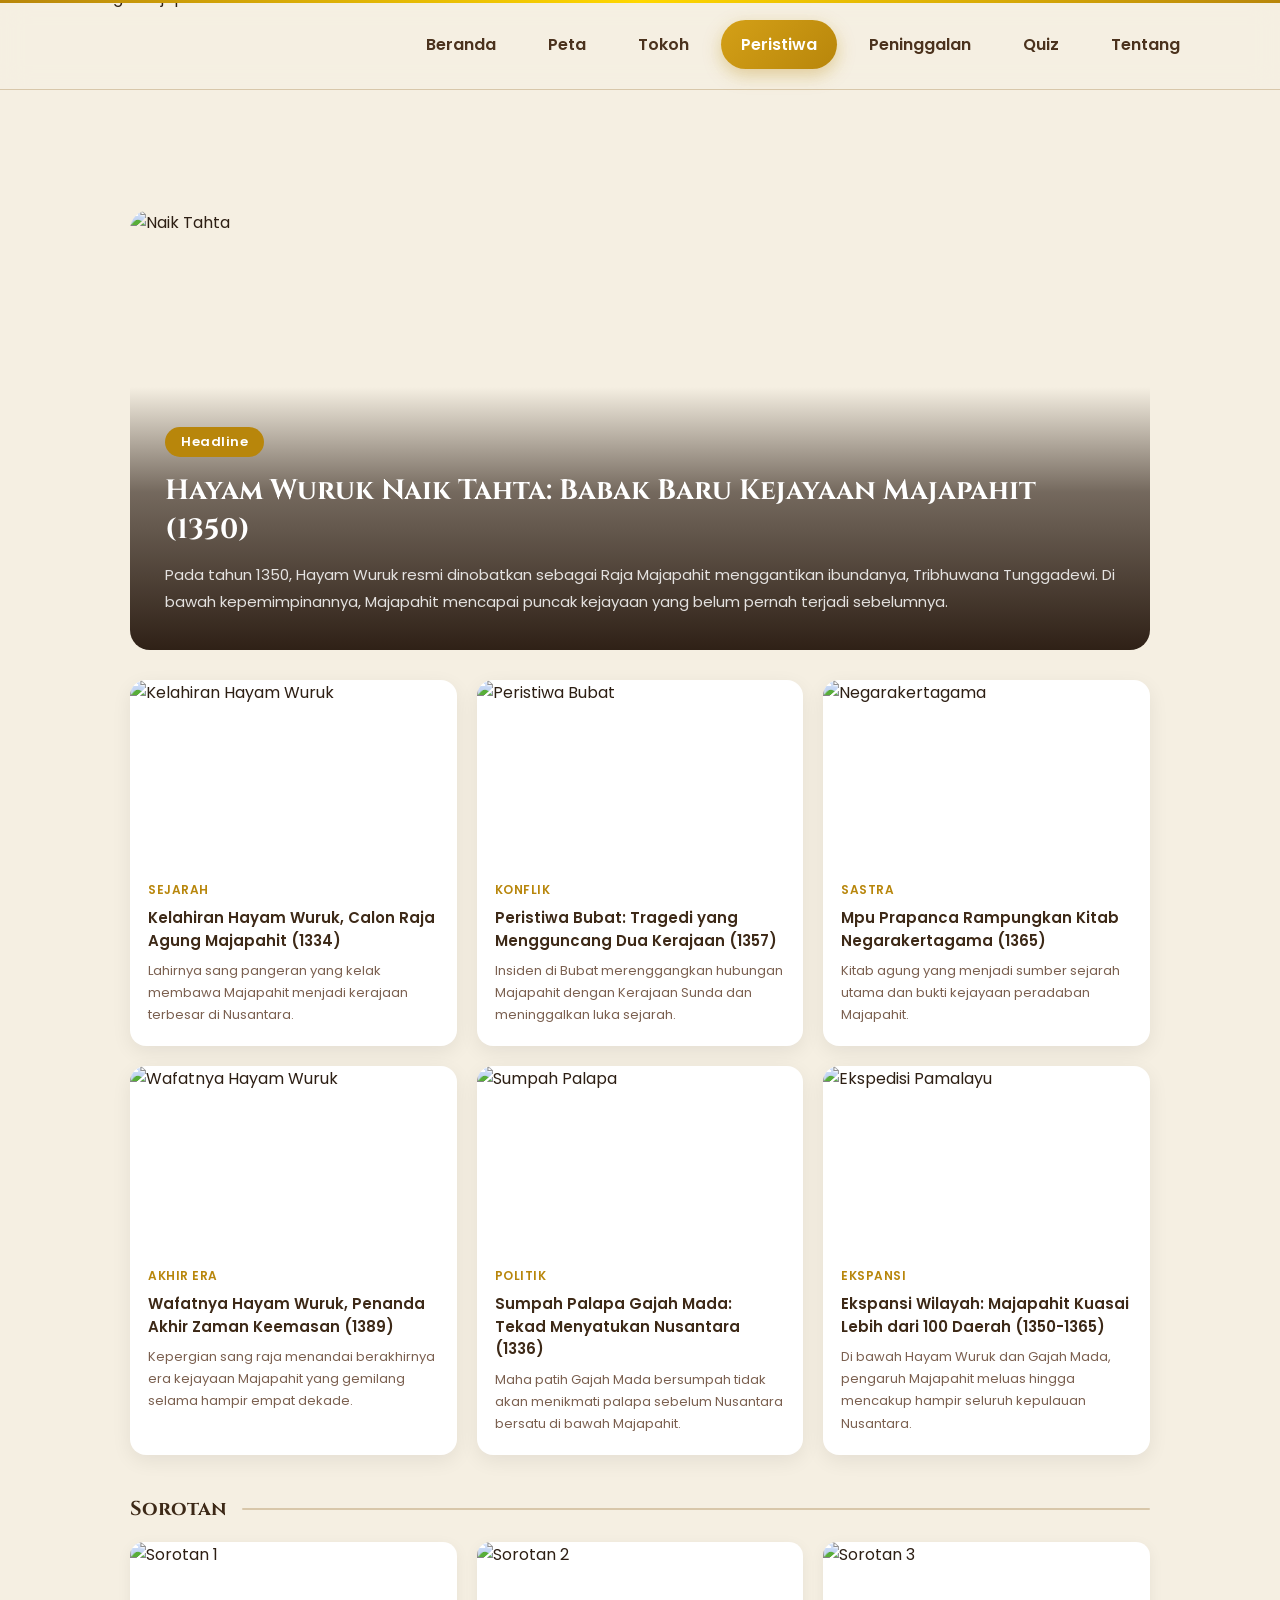
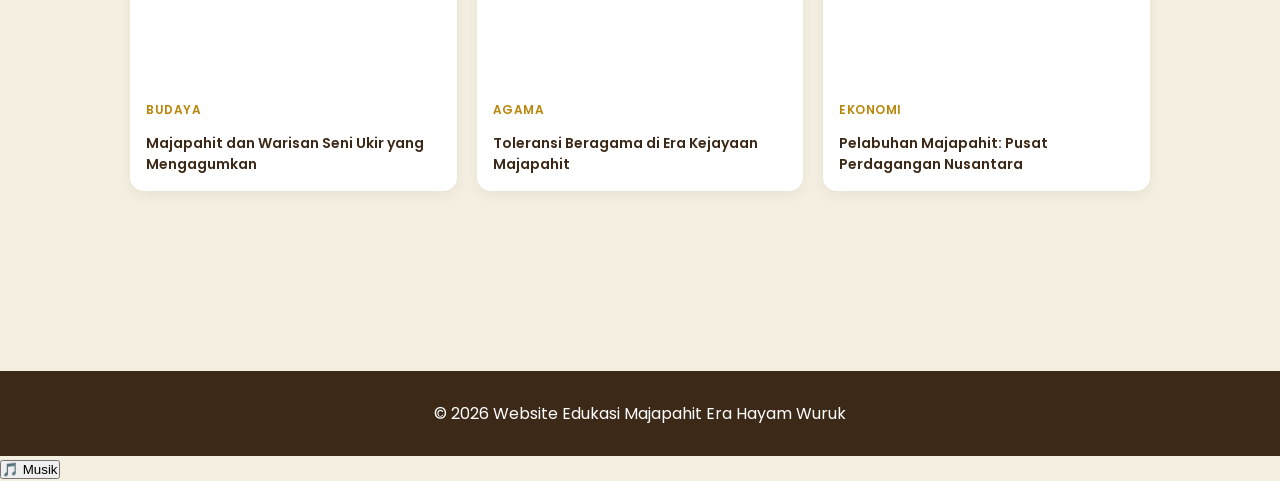
==== peristiwa.html @ 52db9ca5 "Add files via upload" ====
<!DOCTYPE html>
<html lang="id">
<head>

<meta charset="UTF-8">
<meta name="viewport" content="width=device-width, initial-scale=1.0">

<title>Peristiwa Penting | Majapahit</title>
<link rel="icon" type="image/png" href="image/logo.png">

<link rel="preconnect" href="https://fonts.googleapis.com">
<link href="https://fonts.googleapis.com/css2?family=Cinzel:wght@400;600;700&family=Poppins:wght@300;400;500;600&display=swap" rel="stylesheet">

<link rel="stylesheet" href="css/style.css">
<link rel="stylesheet" href="css/peristiwa.css">

</head>
<body>

<nav id="navbar">
    <div class="logo">
        <img src="image/title.png" alt="Logo Majapahit">
    </div>
    <ul>
        <li><a href="index.html">Beranda</a></li>
        <li><a href="peta.html">Peta</a></li>
        <li><a href="tokoh.html">Tokoh</a></li>
        <li><a href="peristiwa.html" class="active">Peristiwa</a></li>
        <li><a href="peninggalan.html">Peninggalan</a></li>
        <li><a href="quiz.html">Quiz</a></li>
        <li><a href="tentang.html">Tentang</a></li>
    </ul>
</nav>

<section class="hero-peristiwa">
</section>

<section class="news-section">

    <div class="headline-card" onclick="openPeristiwaPopup('tahta')">
        <img src="image/headline.png" alt="Naik Tahta">
        <div class="headline-overlay">
            <span class="news-badge">Headline</span>
            <h2>Hayam Wuruk Naik Tahta: Babak Baru Kejayaan Majapahit (1350)</h2>
            <p>
                Pada tahun 1350, Hayam Wuruk resmi dinobatkan sebagai Raja Majapahit
                menggantikan ibundanya, Tribhuwana Tunggadewi. Di bawah kepemimpinannya,
                Majapahit mencapai puncak kejayaan yang belum pernah terjadi sebelumnya.
            </p>
        </div>
    </div>

    <div class="news-grid">

        <div class="news-card" onclick="openPeristiwaPopup('lahir')">
            <img src="image/lahir.png" alt="Kelahiran Hayam Wuruk">
            <div class="news-body">
                <span class="news-category">Sejarah</span>
                <h3>Kelahiran Hayam Wuruk, Calon Raja Agung Majapahit (1334)</h3>
                <p>
                    Lahirnya sang pangeran yang kelak membawa Majapahit
                    menjadi kerajaan terbesar di Nusantara.
                </p>
            </div>
        </div>

        <div class="news-card" onclick="openPeristiwaPopup('bubat')">
            <img src="image/bubat.png" alt="Peristiwa Bubat">
            <div class="news-body">
                <span class="news-category">Konflik</span>
                <h3>Peristiwa Bubat: Tragedi yang Mengguncang Dua Kerajaan (1357)</h3>
                <p>
                    Insiden di Bubat merenggangkan hubungan Majapahit
                    dengan Kerajaan Sunda dan meninggalkan luka sejarah.
                </p>
            </div>
        </div>

        <div class="news-card" onclick="openPeristiwaPopup('kitab')">
            <img src="image/kitab.png" alt="Negarakertagama">
            <div class="news-body">
                <span class="news-category">Sastra</span>
                <h3>Mpu Prapanca Rampungkan Kitab Negarakertagama (1365)</h3>
                <p>
                    Kitab agung yang menjadi sumber sejarah utama dan
                    bukti kejayaan peradaban Majapahit.
                </p>
            </div>
        </div>

        <div class="news-card" onclick="openPeristiwaPopup('wafat')">
            <img src="image/wafat.png" alt="Wafatnya Hayam Wuruk">
            <div class="news-body">
                <span class="news-category">Akhir Era</span>
                <h3>Wafatnya Hayam Wuruk, Penanda Akhir Zaman Keemasan (1389)</h3>
                <p>
                    Kepergian sang raja menandai berakhirnya era kejayaan
                    Majapahit yang gemilang selama hampir empat dekade.
                </p>
            </div>
        </div>

        <div class="news-card" onclick="openPeristiwaPopup('sumpah')">
            <img src="image/sumpah.png" alt="Sumpah Palapa">
            <div class="news-body">
                <span class="news-category">Politik</span>
                <h3>Sumpah Palapa Gajah Mada: Tekad Menyatukan Nusantara (1336)</h3>
                <p>
                    Maha patih Gajah Mada bersumpah tidak akan menikmati
                    palapa sebelum Nusantara bersatu di bawah Majapahit.
                </p>
            </div>
        </div>

        <div class="news-card" onclick="openPeristiwaPopup('ekspansi')">
            <img src="image/ekspansi.png" alt="Ekspedisi Pamalayu">
            <div class="news-body">
                <span class="news-category">Ekspansi</span>
                <h3>Ekspansi Wilayah: Majapahit Kuasai Lebih dari 100 Daerah (1350-1365)</h3>
                <p>
                    Di bawah Hayam Wuruk dan Gajah Mada, pengaruh Majapahit
                    meluas hingga mencakup hampir seluruh kepulauan Nusantara.
                </p>
            </div>
        </div>

    </div>

    <div class="section-label">
        <span>Sorotan</span>
    </div>

    <div class="sorotan-grid">

        <div class="sorotan-card" onclick="openPeristiwaPopup('warisan')">
            <img src="image/warisan.png" alt="Sorotan 1">
            <div class="sorotan-body">
                <span class="news-category">Budaya</span>
                <h3>Majapahit dan Warisan Seni Ukir yang Mengagumkan</h3>
            </div>
        </div>

        <div class="sorotan-card" onclick="openPeristiwaPopup('toleransi')">
            <img src="image/toleransi.png" alt="Sorotan 2">
            <div class="sorotan-body">
                <span class="news-category">Agama</span>
                <h3>Toleransi Beragama di Era Kejayaan Majapahit</h3>
            </div>
        </div>

        <div class="sorotan-card" onclick="openPeristiwaPopup('pelabuhan')">
            <img src="image/pelabuhan.png" alt="Sorotan 3">
            <div class="sorotan-body">
                <span class="news-category">Ekonomi</span>
                <h3>Pelabuhan Majapahit: Pusat Perdagangan Nusantara</h3>
            </div>
        </div>

    </div>

</section>

<!-- POPUP MODAL -->
<div id="peristiwaPopup" class="pp-overlay">
    <div class="pp-modal">
        <button class="pp-close" onclick="closePeristiwaPopup()">✕</button>
        <div class="pp-img-wrap">
            <img id="ppImg" src="" alt="">
            <span id="ppCategory" class="pp-badge"></span>
        </div>
        <div class="pp-content">
            <h2 id="ppTitle"></h2>
            <div class="pp-year" id="ppYear"></div>
            <div class="pp-desc" id="ppDesc"></div>
            <div class="pp-impact-box">
                <span class="pp-impact-label">⚡ Dampak Sejarah</span>
                <p id="ppImpact"></p>
            </div>
        </div>
    </div>
</div>

<footer>
    <p>© 2026 Website Edukasi Majapahit Era Hayam Wuruk</p>
</footer>

<script src="js/peristiwa.js"></script>
<script src="js/main.js"></script>
<button id="floatMusicBtn" onclick="toggleBacSound(this)">🎵 Musik</button>
</body>
</html>
---- css/style.css ----
*{
    margin:0;
    padding:0;
    box-sizing:border-box;
}

html{
    scroll-behavior:smooth;
}

body{
    background:#f5efe2;
    color:#2d1f14;
    font-family:'Poppins',sans-serif;
    overflow-x:hidden;
}

nav{
    width:100%;
    height:90px;

    position:fixed;
    top:0;
    left:0;

    display:flex;
    justify-content:space-between;
    align-items:center;

    padding:0 80px;

    background:rgba(245,239,226,.95);

    backdrop-filter:blur(10px);

    border-bottom:1px solid #d8c7aa;

    z-index:9999;
}

.logo{
    display:flex;
    flex-direction:column;
}

.logo h2{
    font-family:'Cinzel',serif;
    font-size:24px;
    letter-spacing:2px;
    color:#5c3b1e;
}

.logo span{
    font-size:12px;
    color:#7b5d3d;
}

nav ul{
    display:flex;
    list-style:none;
    gap:40px;
}

nav ul li a{
    text-decoration:none;
    color:#4b321d;
    font-weight:500;
    transition:.3s;
}

nav ul li a:hover{
    color:#b8860b;
}
.page-title{
    font-family:'Cinzel',serif;
    font-size:52px;
    color:#6B4423;
    text-align:center;
}
.btn{
    display:inline-block;

    padding:15px 35px;

    background:#6B4423;

    color:white;

    text-decoration:none;

    border-radius:50px;

    transition:.3s;
}

.btn:hover{
    background:#4b2f18;
    transform:translateY(-3px);
}
.card{
    background:white;

    border-radius:20px;

    padding:25px;

    box-shadow:
    0 10px 25px rgba(0,0,0,.08);
}
footer{

    margin-top:80px;

    padding:30px;

    text-align:center;

    background:#3d2917;

    color:white;
}
@media(max-width:1000px){

nav{

    padding:0 25px;
}

nav ul{

    gap:20px;
}

.page-title{

    font-size:38px;
}

}

/* NAVBAR ENHANCEMENT */
nav{transition:all .35s ease;}
nav.scrolled{
height:75px;
background:rgba(255,255,255,.98);
box-shadow:0 5px 20px rgba(0,0,0,.08);
}
.logo{transition:.3s;}
.logo:hover{transform:scale(1.05);}
nav ul li a{
position:relative;
display:inline-block;
transition:.3s ease;
}
nav ul li a:hover{
color:#b8860b;
transform:translateY(-2px);
}
nav ul li a::after{
content:'';
position:absolute;
left:0;
bottom:-6px;
width:0;
height:2px;
background:#b8860b;
border-radius:50px;
transition:.3s;
}
nav ul li a:hover::after,
nav ul li a.active::after{
width:100%;
}
nav ul li a.active{
color:#b8860b;
}
nav{
background:rgba(245,239,226,.88)!important;
backdrop-filter:blur(14px);
transition:all .35s ease;
}
nav::before{
content:'';
position:absolute;
top:0;left:0;width:100%;height:3px;
background:linear-gradient(90deg,#b8860b,#ffd700,#b8860b);
}
nav.scrolled{
height:72px!important;
background:rgba(255,255,255,.96)!important;
box-shadow:0 10px 30px rgba(0,0,0,.08);
}
nav ul li a{
padding:10px 16px;
border-radius:30px;
}
nav ul li a:hover{
background:#b8860b22;
}
nav ul li a.active{
background:linear-gradient(135deg,#d4a017,#b8860b);
color:#fff!important;
box-shadow:0 6px 18px rgba(184,134,11,.35);
}
nav ul li a.active::after{
display:none;
}
nav{display:flex;align-items:center!important;}
nav ul{margin-left:auto!important;gap:12px!important;align-items:center;}
.logo{min-width:220px;}
nav ul li a{padding:12px 20px;border-radius:50px;font-weight:600;}
nav ul li a.active{color:#fff!important;}
.logo img{
    height: 120px; 
    width: auto;
    display: block;
}

/* FINAL AUDIT PATCH */
html,body{overflow-x:hidden;}
img{max-width:100%;height:auto;}

@media(max-width:768px){
    .gallery,.team-grid{gap:15px;}
}
---- css/peristiwa.css ----
.hero-peristiwa {
    padding: 140px 80px 50px;
    text-align: center;
}

.hero-peristiwa h1 {
    font-family: 'Cinzel', serif;
    font-size: 52px;
    color: #6B4423;
    margin-bottom: 15px;
}

.hero-peristiwa p {
    font-size: 17px;
    max-width: 600px;
    margin: auto;
    line-height: 1.8;
    color: #7b5d3d;
}
.news-section {
    max-width: 1100px;
    margin: 0 auto;
    padding: 20px 40px 80px;
}
.headline-card {
    position: relative;
    border-radius: 20px;
    overflow: hidden;
    margin-bottom: 30px;
    cursor: pointer;
}

.headline-card img {
    width: 100%;
    height: 440px;
    object-fit: cover;
    display: block;
    transition: transform 0.4s ease;
}

.headline-card:hover img {
    transform: scale(1.03);
}

.headline-overlay {
    position: absolute;
    bottom: 0;
    left: 0;
    right: 0;
    padding: 40px 35px 35px;
    background: linear-gradient(
        to top,
        rgba(30, 15, 5, 0.92) 0%,
        rgba(30, 15, 5, 0.6) 60%,
        transparent 100%
    );
    color: white;
}

.headline-overlay h2 {
    font-family: 'Cinzel', serif;
    font-size: 28px;
    line-height: 1.4;
    margin-bottom: 12px;
    color: white;
}

.headline-overlay p {
    font-size: 15px;
    line-height: 1.8;
    color: rgba(255,255,255,0.85);
    max-width: 2250px;
}
.news-badge {
    display: inline-block;
    background: #B8860B;
    color: white;
    padding: 5px 16px;
    border-radius: 50px;
    font-size: 13px;
    font-weight: 600;
    margin-bottom: 14px;
    letter-spacing: 0.5px;
}
.news-grid {
    display: grid;
    grid-template-columns: repeat(3, 1fr);
    gap: 20px;
    margin-bottom: 40px;
}

.news-card {
    background: white;
    border-radius: 16px;
    overflow: hidden;
    box-shadow: 0 6px 20px rgba(0,0,0,0.07);
    transition: transform 0.3s, box-shadow 0.3s;
    cursor: pointer;
}

.news-card:hover {
    transform: translateY(-6px);
    box-shadow: 0 16px 35px rgba(107, 68, 35, 0.15);
}

.news-card img {
    width: 100%;
    height: 180px;
    object-fit: cover;
    display: block;
}

.news-body {
    padding: 16px 18px 20px;
}

.news-category {
    display: inline-block;
    font-size: 12px;
    font-weight: 600;
    color: #B8860B;
    margin-bottom: 8px;
    text-transform: uppercase;
    letter-spacing: 0.5px;
}

.news-card h3 {
    font-size: 15px;
    color: #3d2917;
    line-height: 1.5;
    margin-bottom: 8px;
    font-weight: 600;
}

.news-card p {
    font-size: 13px;
    color: #7b6050;
    line-height: 1.7;
}
.section-label {
    display: flex;
    align-items: center;
    gap: 15px;
    margin-bottom: 20px;
}

.section-label span {
    font-family: 'Cinzel', serif;
    font-size: 20px;
    font-weight: 700;
    color: #3d2917;
}

.section-label::after {
    content: '';
    flex: 1;
    height: 2px;
    background: #d8c7aa;
    border-radius: 2px;
}
.sorotan-grid {
    display: grid;
    grid-template-columns: repeat(3, 1fr);
    gap: 20px;
    margin-bottom: 20px;
}

.sorotan-card {
    background: white;
    border-radius: 14px;
    overflow: hidden;
    box-shadow: 0 4px 15px rgba(0,0,0,0.06);
    transition: transform 0.3s;
    cursor: pointer;
}

.sorotan-card:hover {
    transform: translateY(-5px);
}

.sorotan-card img {
    width: 100%;
    height: 140px;
    object-fit: cover;
    display: block;
}

.sorotan-body {
    padding: 14px 16px 16px;
}

.sorotan-card h3 {
    font-size: 14px;
    color: #3d2917;
    line-height: 1.5;
    font-weight: 600;
    margin-top: 6px;
}
.next-page {
    padding-bottom: 100px;
    display: flex;
    justify-content: center;
    gap: 20px;
}

@media (max-width: 900px) {
    .news-grid {
        grid-template-columns: repeat(2, 1fr);
    }

    .sorotan-grid {
        grid-template-columns: repeat(2, 1fr);
    }

    .news-section {
        padding: 20px 25px 60px;
    }

    .headline-card img {
        height: 320px;
    }

    .headline-overlay h2 {
        font-size: 22px;
    }
}

@media (max-width: 600px) {
    .hero-peristiwa {
        padding: 130px 25px 40px;
    }

    .hero-peristiwa h1 {
        font-size: 36px;
    }

    .news-section {
        padding: 15px 15px 50px;
    }

    .headline-card img {
        height: 250px;
    }

    .headline-overlay {
        padding: 25px 20px 20px;
    }

    .headline-overlay h2 {
        font-size: 18px;
    }

    .headline-overlay p {
        display: none;
    }

    .news-grid {
        grid-template-columns: 1fr;
    }

    .sorotan-grid {
        grid-template-columns: 1fr;
    }

    .next-page {
        flex-direction: column;
        align-items: center;
        padding: 0 20px 60px;
    }
}
/* =====================
   POPUP PERISTIWA
   ===================== */
.pp-overlay {
    display: none;
    position: fixed;
    inset: 0;
    background: rgba(20, 10, 3, 0.75);
    backdrop-filter: blur(6px);
    z-index: 99999;
    justify-content: center;
    align-items: center;
    padding: 20px;
    opacity: 0;
    transition: opacity 0.3s ease;
}
.pp-overlay.active {
    opacity: 1;
}
.pp-modal {
    background: #fdf6ec;
    border-radius: 24px;
    max-width: 780px;
    width: 100%;
    max-height: 88vh;
    overflow-y: auto;
    position: relative;
    box-shadow: 0 30px 80px rgba(0,0,0,0.35);
    transform: translateY(30px) scale(0.97);
    transition: transform 0.35s cubic-bezier(0.34,1.56,0.64,1);
    scrollbar-width: thin;
    scrollbar-color: #d4a017 transparent;
}
.pp-overlay.active .pp-modal {
    transform: translateY(0) scale(1);
}
.pp-close {
    position: absolute;
    top: 16px;
    right: 18px;
    background: rgba(61,41,23,0.75);
    color: white;
    border: none;
    border-radius: 50%;
    width: 36px;
    height: 36px;
    font-size: 16px;
    cursor: pointer;
    z-index: 10;
    transition: background 0.2s, transform 0.2s;
    line-height: 1;
}
.pp-close:hover {
    background: #b8860b;
    transform: rotate(90deg);
}
.pp-img-wrap {
    position: relative;
    width: 100%;
}
.pp-img-wrap img {
    width: 100%;
    height: 300px;
    object-fit: cover;
    border-radius: 24px 24px 0 0;
    display: block;
}
.pp-badge {
    position: absolute;
    bottom: 14px;
    left: 18px;
    background: #B8860B;
    color: white;
    padding: 5px 16px;
    border-radius: 50px;
    font-size: 12px;
    font-weight: 700;
    letter-spacing: 1px;
    text-transform: uppercase;
}
.pp-content {
    padding: 28px 32px 36px;
}
.pp-content h2 {
    font-family: 'Cinzel', serif;
    font-size: 22px;
    color: #3d2917;
    line-height: 1.45;
    margin-bottom: 10px;
}
.pp-year {
    font-size: 13px;
    color: #b8860b;
    font-weight: 600;
    margin-bottom: 18px;
    letter-spacing: 0.5px;
}
.pp-desc {
    font-size: 14.5px;
    color: #5a3e28;
    line-height: 1.85;
    margin-bottom: 22px;
}
.pp-desc p {
    margin-bottom: 12px;
}
.pp-impact-box {
    background: linear-gradient(135deg, #3d2917 0%, #6B4423 100%);
    border-radius: 14px;
    padding: 18px 22px;
    color: white;
}
.pp-impact-label {
    display: block;
    font-size: 12px;
    font-weight: 700;
    letter-spacing: 1px;
    text-transform: uppercase;
    color: #ffd700;
    margin-bottom: 8px;
}
.pp-impact-box p {
    font-size: 14px;
    line-height: 1.7;
    color: rgba(255,255,255,0.9);
}

@media (max-width: 600px) {
    .pp-content {
        padding: 20px 18px 28px;
    }
    .pp-content h2 {
        font-size: 17px;
    }
    .pp-img-wrap img {
        height: 200px;
    }
}
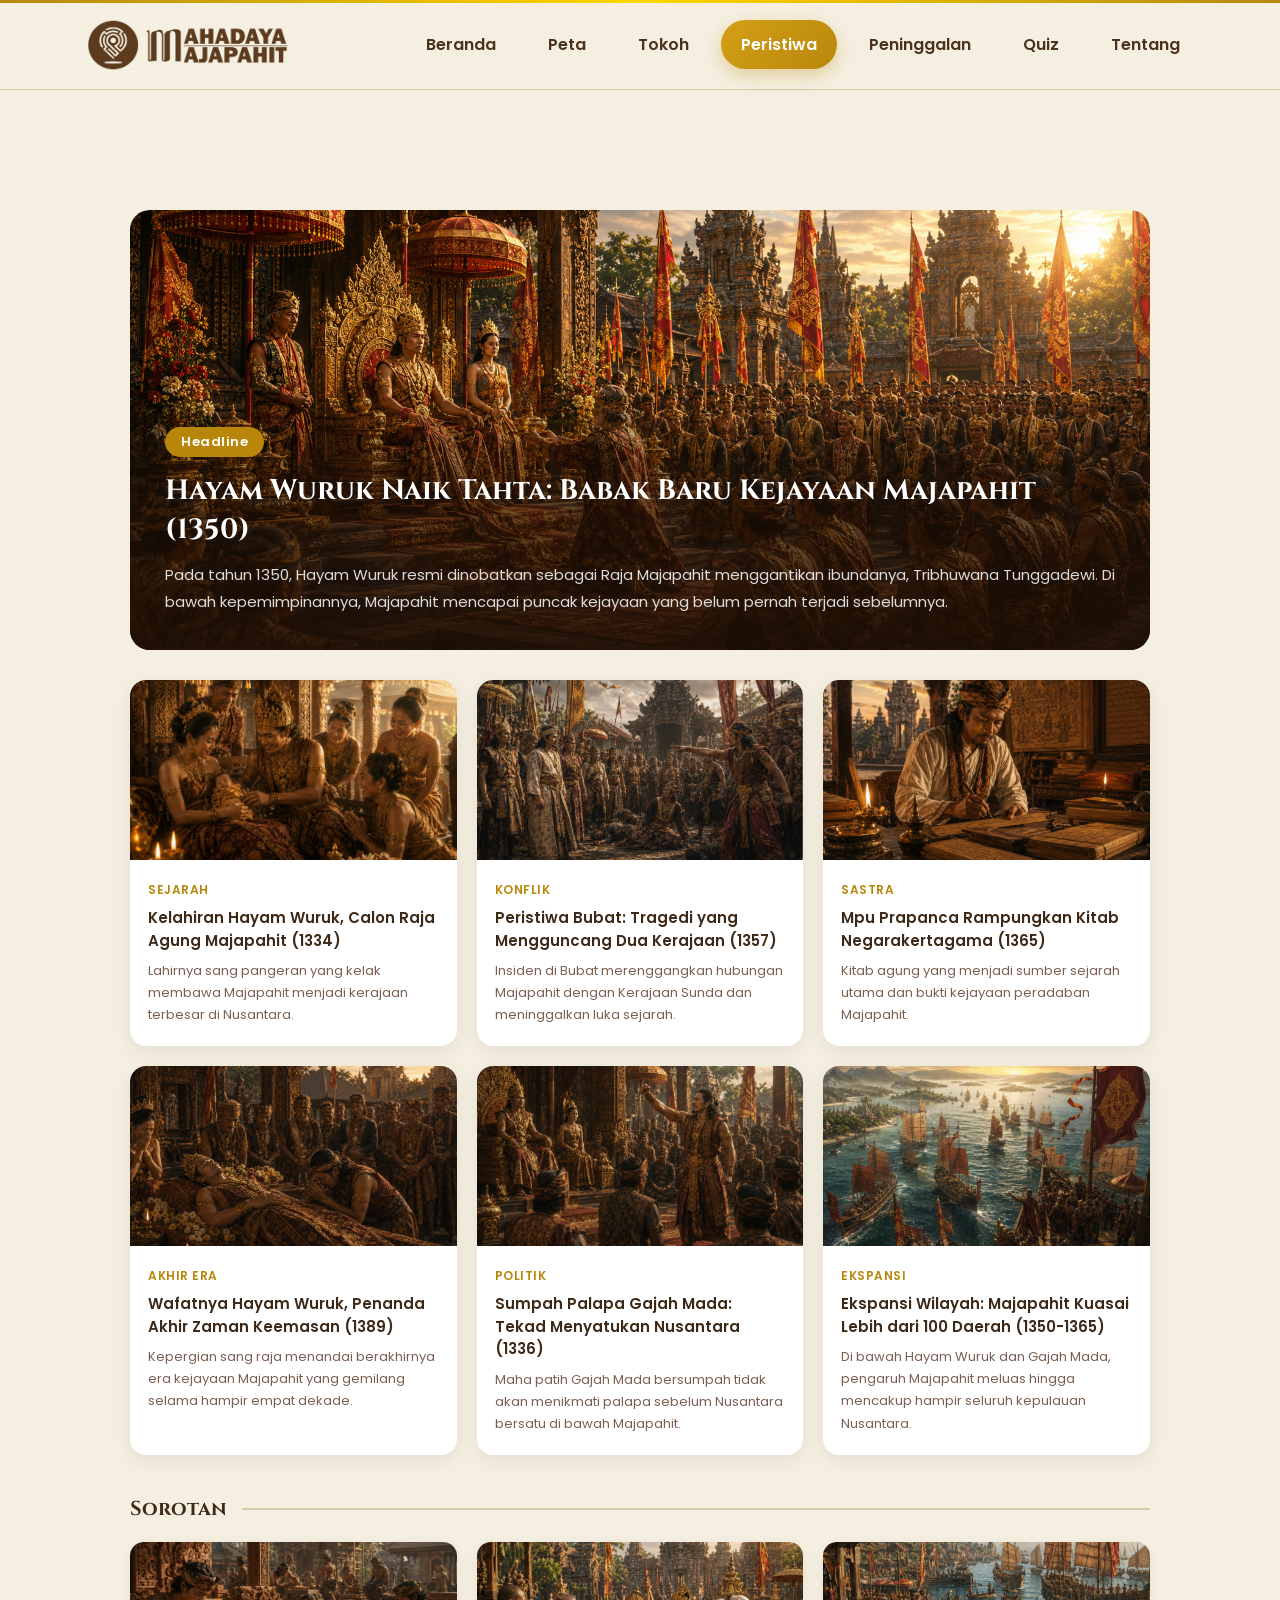
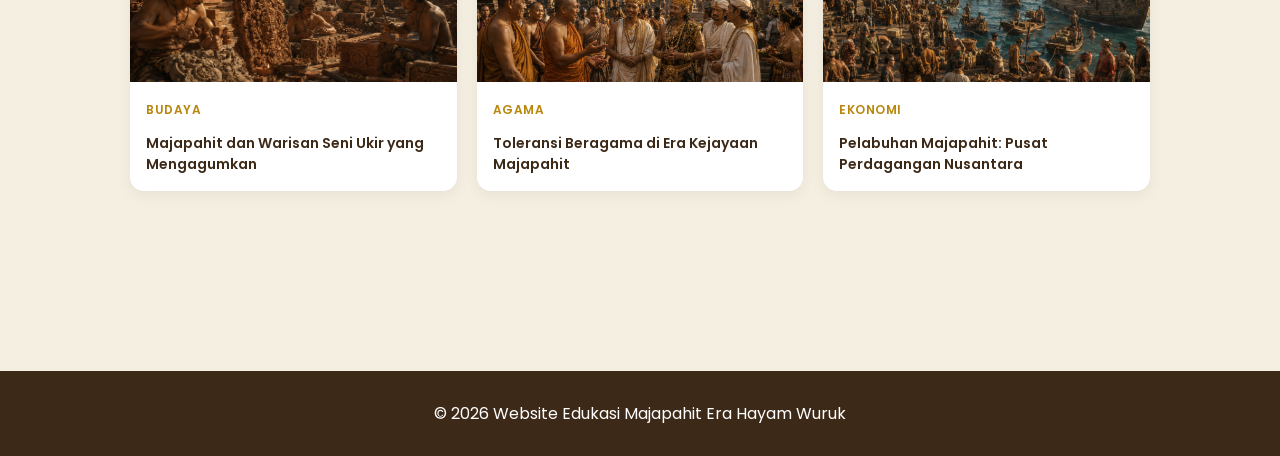
==== commit c4e1f818: "Update peristiwa.html" ====
--- a/peristiwa.html
+++ b/peristiwa.html
@@ -186,6 +186,5 @@
 
 <script src="js/peristiwa.js"></script>
 <script src="js/main.js"></script>
-<button id="floatMusicBtn" onclick="toggleBacSound(this)">🎵 Musik</button>
 </body>
 </html>
